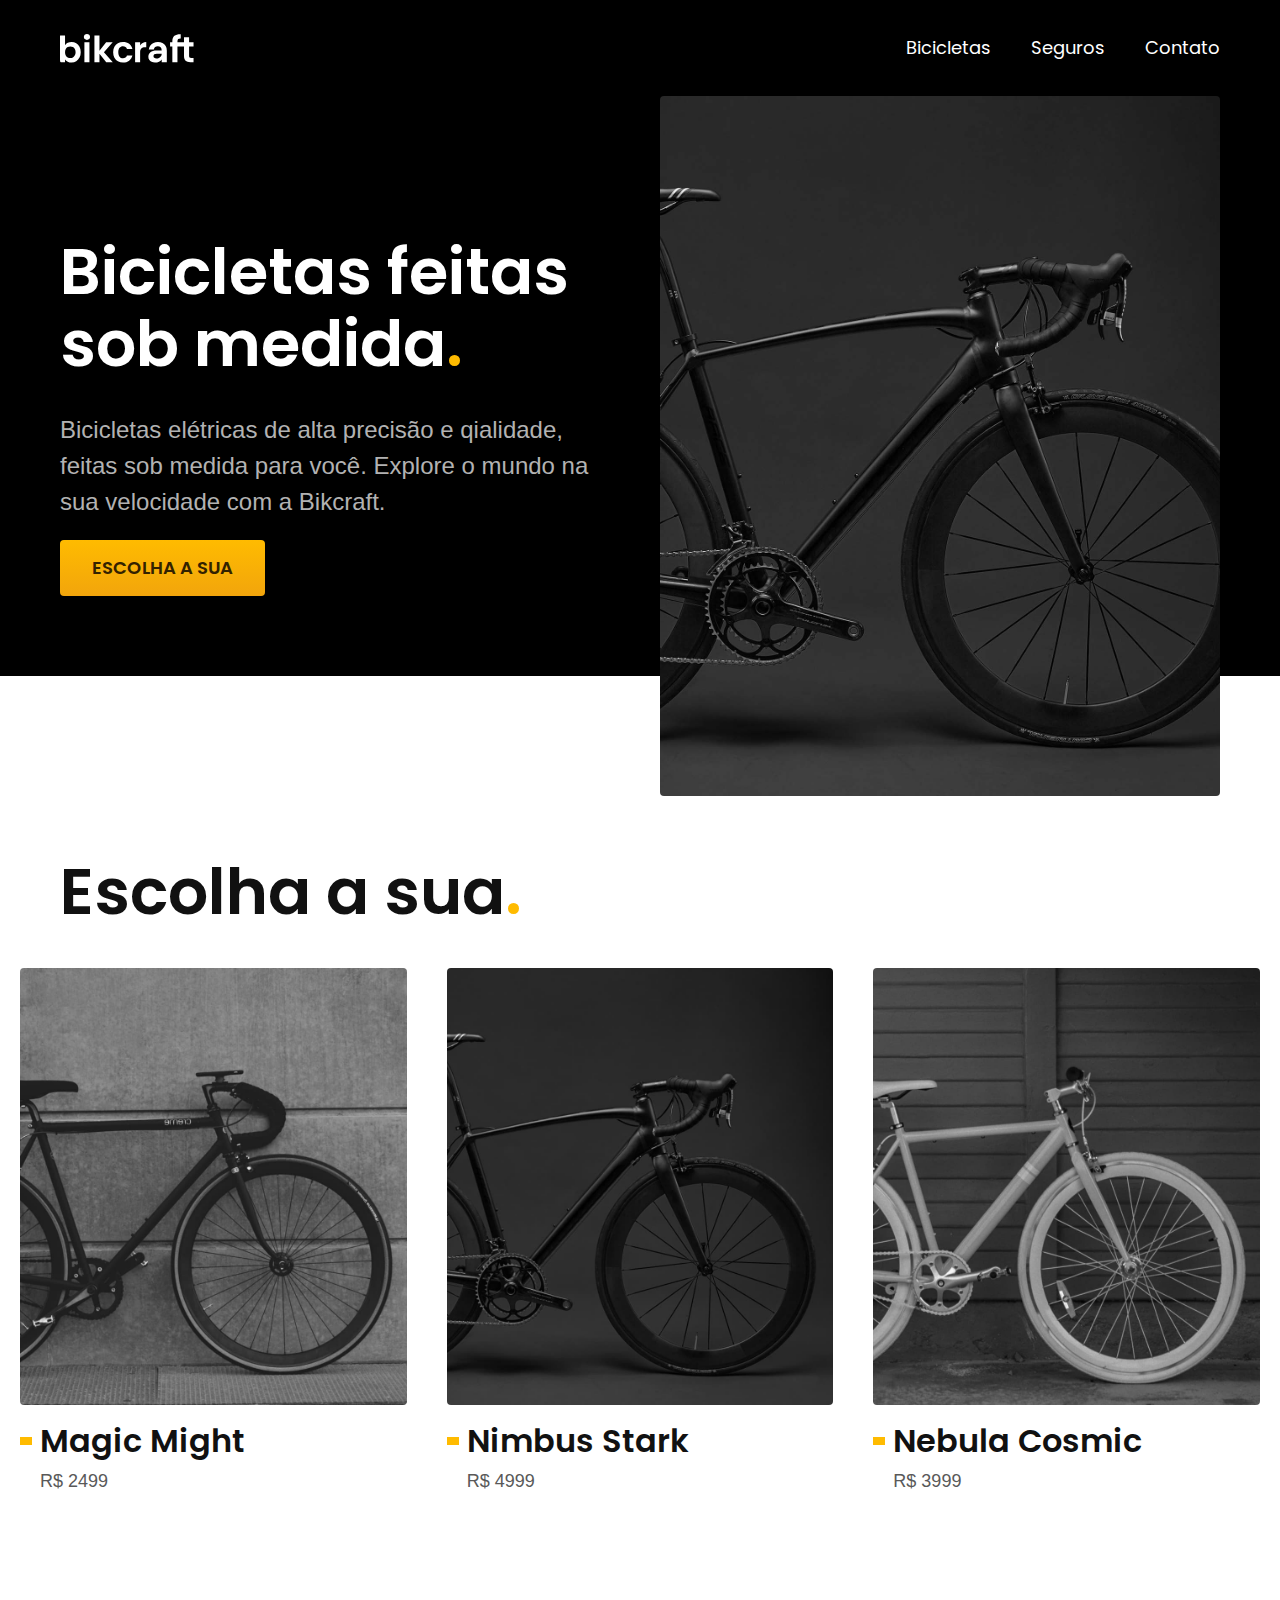
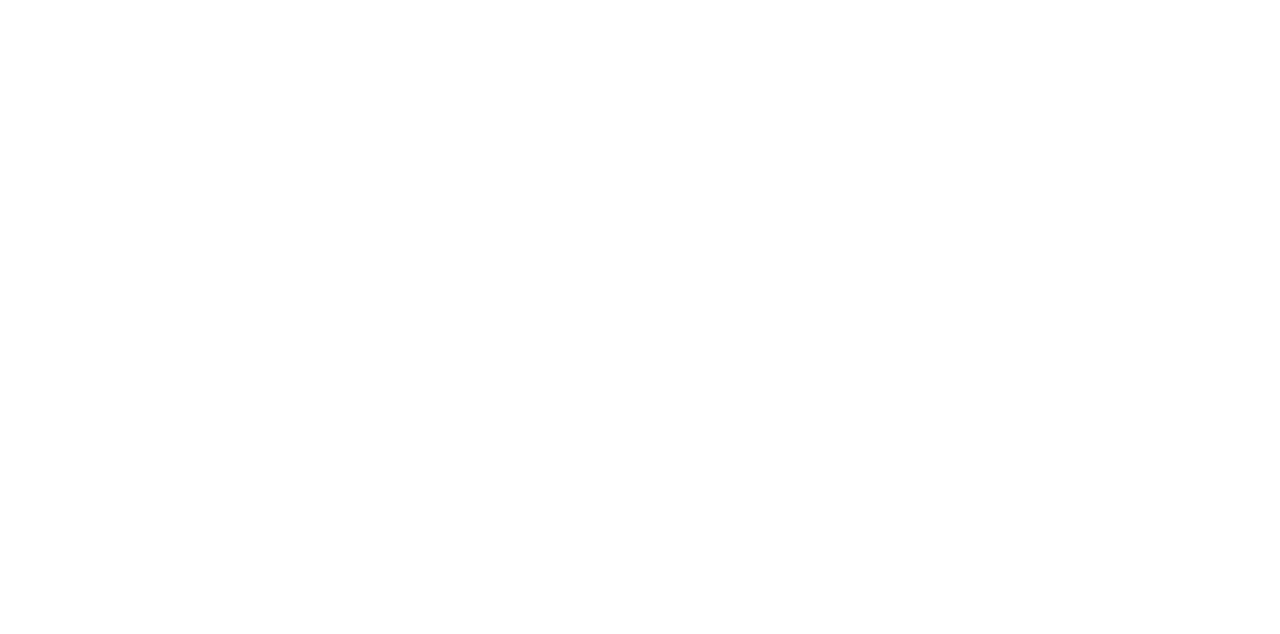
==== index.html @ 86aff97a "commit inicial" ====
<!DOCTYPE html>

<html lang="pt-br">
<head>
  <meta charset="UTF-8">
  <meta name="viewport" content="width=device-width, initial-scale=1.0">

  <title>Bikcraft - Bicicletas Elétricas</title>
  <meta name="description" content="Bicicletas elétricas de alta precisão e qualidade,
  feitas sob medida para o cliente. Explore o mundo na sua velocidade com a Bikcraft.">

  
  <link rel="stylesheet" href="./css/style.css">


  <link rel="preconnect" href="https://fonts.googleapis.com">
  <link rel="preconnect" href="https://fonts.gstatic.com" crossorigin>
  <link href="https://fonts.googleapis.com/css2?family=Poppins:wght@400;600&
  family=Roboto:wght@400;500&display=swap" rel="stylesheet">
</head>
  <!-- <STYLE>A {text-decoration: none;} </STYLE> -->

<body>
  <header class="header-bg">
    <div class="header">
      <a href="./">
        <img src="./img/bikcraft.svg" alt="Bikcraft">
      </a><!-- clicar na imagem 'bikcraft' inicial para voltar para home do site -->
       
      <nav aria-label="primária">
        <ul class="header-menu font-1-m cor-0">
          <li><a href="./bicicletas.html">Bicicletas</a></li>
          <li><a href="./seguros.html">Seguros</a></li>
          <li><a href="./contato.html">Contato</a></li>
        </ul>
      </nav>
    </div>
  </header>

  <main class="introducao-bg">
    <div class="introducao">
      <div class="introducao-conteudo">
        <h1 class="font-1-xxl cor-0 ">Bicicletas feitas sob medida<span class="cor-p1">.</span></h1>
        <p class="font-2-l cor-5">Bicicletas elétricas de alta precisão e qialidade, feitas sob medida para você.
        Explore o mundo na sua velocidade com a Bikcraft.</p>
        <a class="botao" href="./bicicletas.html">Escolha a sua</a>
      </div>
      <div >
        <img src="./img/fotos/introducao.jpg" alt="Bicicleta elétrica preta.">
      </div>
    </div>

  </main>

  <article class="bicicletas-lista">
    <h2 class="font-1-xxl">Escolha a sua<span class="cor-p1">.</span></h2>
    <ul>
      <li>
        <a href="./bicicletas/magic.html">
          <img src="./img/bicicletas/magic-home.jpg" alt="Bicicleta Preta">
          <h3 class="font-1-xl">Magic Might</h3>
          <span class="font-2-m cor-8">R$ 2499</span>
        </a>
      </li>
      <li>
        <a href="./bicicletas/nimbus.html">
          <img src="./img/bicicletas/nimbus-home.jpg" alt="Bicicleta Preta">
          <h3 class="font-1-xl">Nimbus Stark</h3>
          <span class="font-2-m cor-8">R$ 4999 </span>
        </a>
      </li>
      <li>
        <a href="./bicicletas/nebula.html">
          <img src="./img/bicicletas/nebula-home.jpg" alt="Bicicleta Preta">
          <h3 class="font-1-xl">Nebula Cosmic</h3>
          <span class="font-2-m cor-8">R$ 3999</span>
        </a>
      </li>
    </ul>
  </article>
  

</body>
</html>
---- css/style.css ----
@import "./global/global.css";
@import "./utilidades/tipografia.css";
@import "./utilidades/cores.css";


@import "./global/header.css";


/* Utilidades */
@import "./utilidades/componentes.css";


/* home */
@import "./home/introducao.css";


/* bicicletas */
@import "./bicicletas/bicicletas-lista.css";
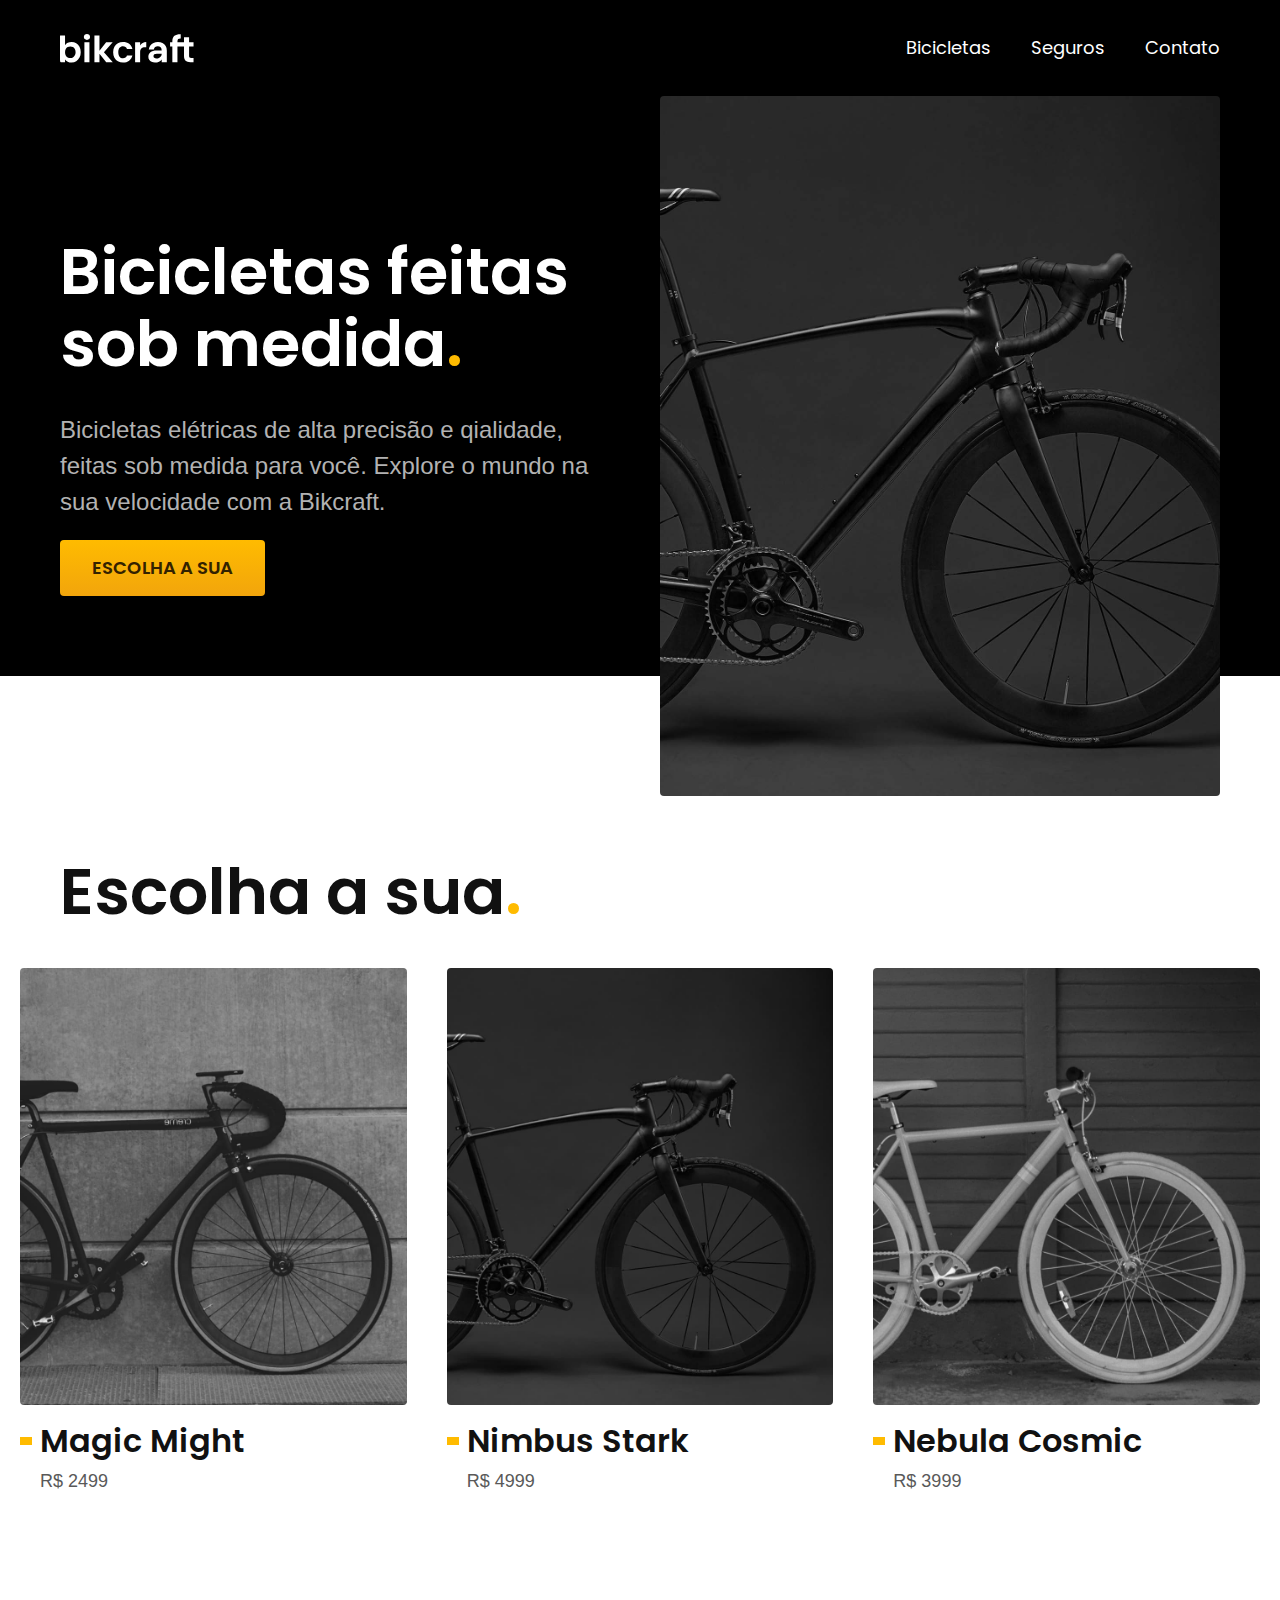
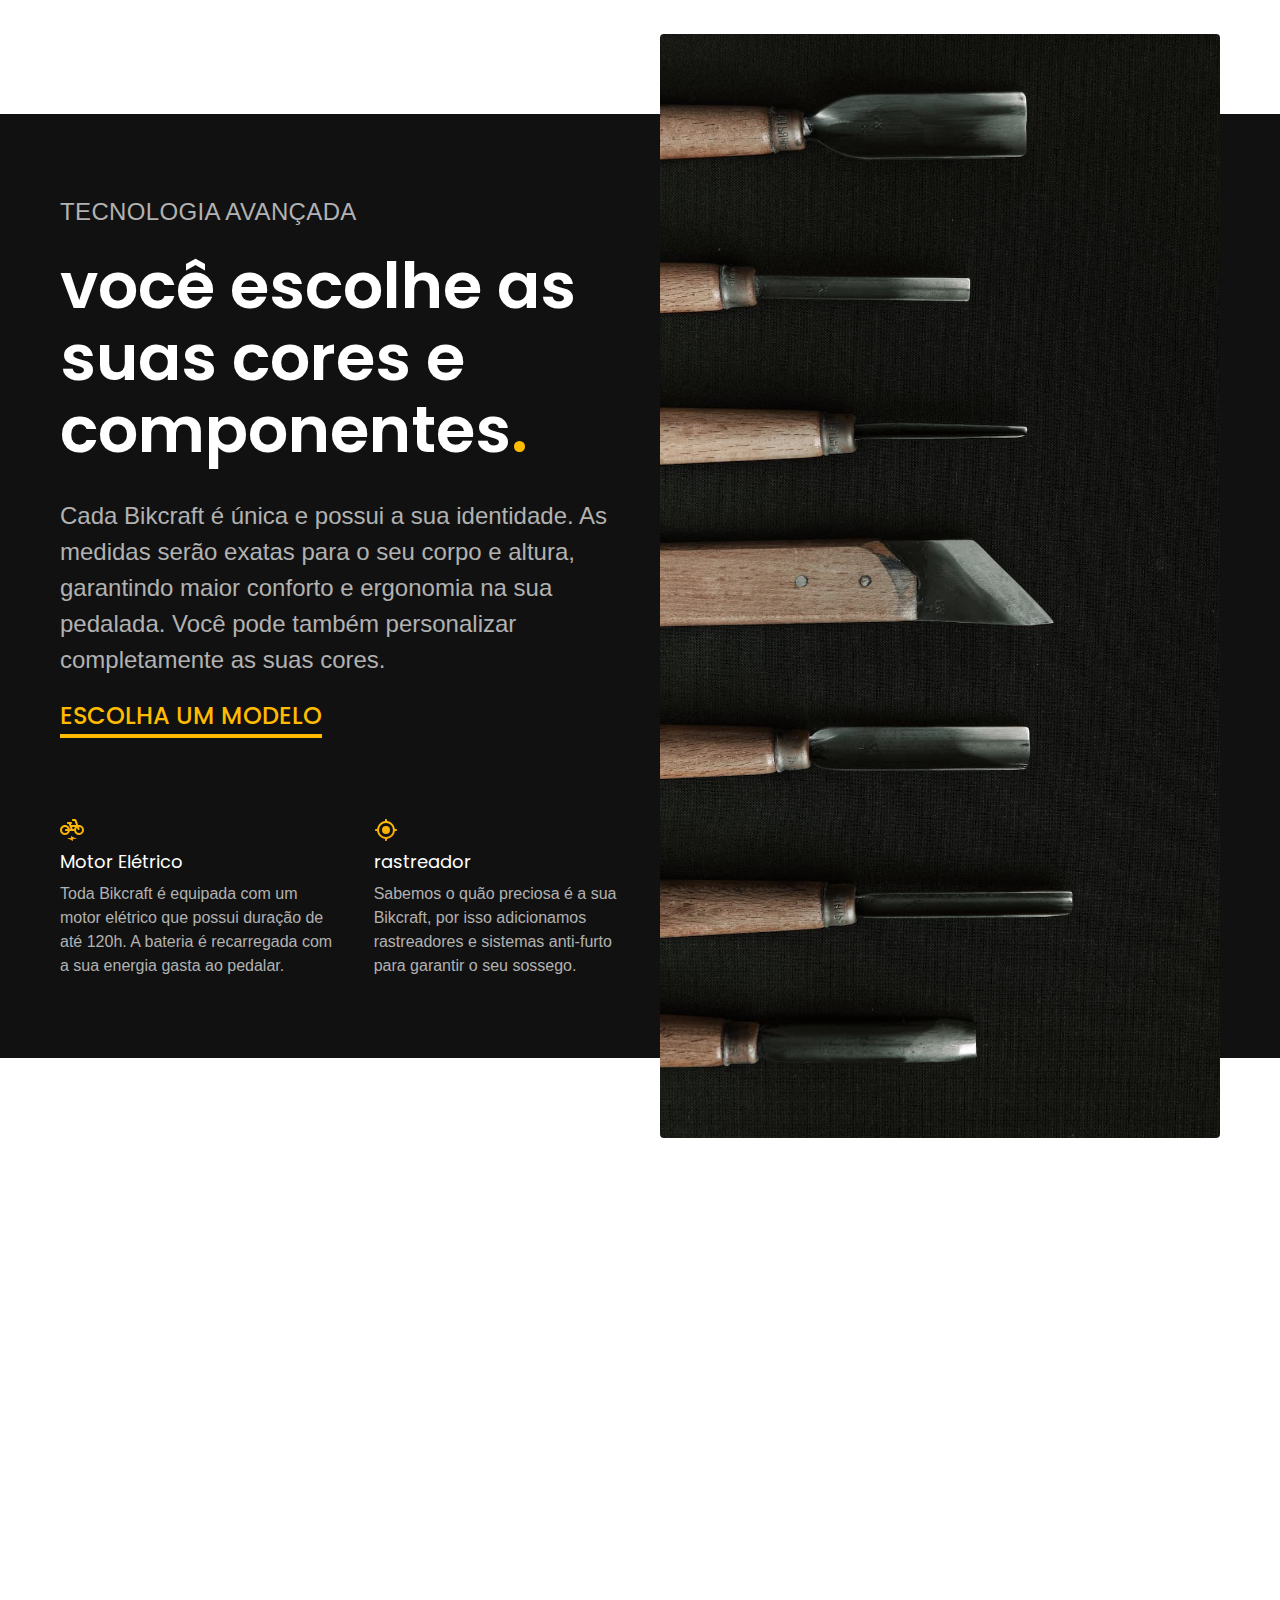
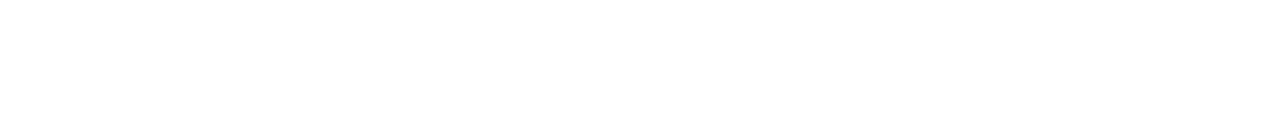
==== commit a5793a14: "tecnologia" ====
--- a/index.html
+++ b/index.html
@@ -22,7 +22,7 @@
 
 <body>
   <header class="header-bg">
-    <div class="header">
+    <div class="header container">
       <a href="./">
         <img src="./img/bikcraft.svg" alt="Bikcraft">
       </a><!-- clicar na imagem 'bikcraft' inicial para voltar para home do site -->
@@ -38,7 +38,7 @@
   </header>
 
   <main class="introducao-bg">
-    <div class="introducao">
+    <div class="introducao container">
       <div class="introducao-conteudo">
         <h1 class="font-1-xxl cor-0 ">Bicicletas feitas sob medida<span class="cor-p1">.</span></h1>
         <p class="font-2-l cor-5">Bicicletas elétricas de alta precisão e qialidade, feitas sob medida para você.
@@ -53,7 +53,7 @@
   </main>
 
   <article class="bicicletas-lista">
-    <h2 class="font-1-xxl">Escolha a sua<span class="cor-p1">.</span></h2>
+    <h2 class="container font-1-xxl">Escolha a sua<span class="cor-p1">.</span></h2>
     <ul>
       <li>
         <a href="./bicicletas/magic.html">
@@ -79,6 +79,38 @@
     </ul>
   </article>
   
+  <article class="tecnologia-bg">
+    <div class="tecnologia container">
+      <div class="tecnologia-conteudo">
+        <span class="font-2-l-b cor-5" >Tecnologia Avançada</span>
+        <h2 class="font-1-xxl cor-0">você escolhe as suas cores e 
+        componentes<span class="cor-p1">.</span></h2>
+        <p class="font-2-l cor-5">Cada Bikcraft é única e possui a sua identidade. As medidas serão exatas para o 
+        seu corpo e altura, garantindo maior conforto e ergonomia na sua pedalada. Você
+        pode também personalizar completamente as suas cores.</p>
+        <a class="link" href="./bicicleta.html">Escolha um modelo</a>
+        <div class="tecnologia-vantagens">
+          <div>
+            <img src="./img/icones/eletrica.svg" alt="">
+            <h3 class="font-1-m cor-0">Motor Elétrico</h3>
+            <p class="font-2-s cor-5">Toda Bikcraft é equipada com um motor elétrico que possui duração de até 
+            120h. A bateria é recarregada com a sua energia gasta ao pedalar.</p>
+          </div>
+          <div>
+            <img src="./img/icones/rastreador.svg" alt="">
+            <h3 class="font-1-m cor-0">rastreador</h3>
+            <p class="font-2-s cor-5">Sabemos o quão preciosa é a sua Bikcraft, por isso adicionamos rastreadores e 
+            sistemas anti-furto para garantir o seu sossego.</p>
+          </div>
+        </div> 
+      </div>
+
+        <div class="tecnologia-imagem">
+          <img src="./img/fotos/tecnologia.jpg" alt="">
+        </div>
+    </div>
+
+  </article>
 
 </body>
 </html>--- a/css/style.css
+++ b/css/style.css
@@ -12,6 +12,7 @@
 
 /* home */
 @import "./home/introducao.css";
+@import "./home/tecnologia.css";
 
 
 /* bicicletas */
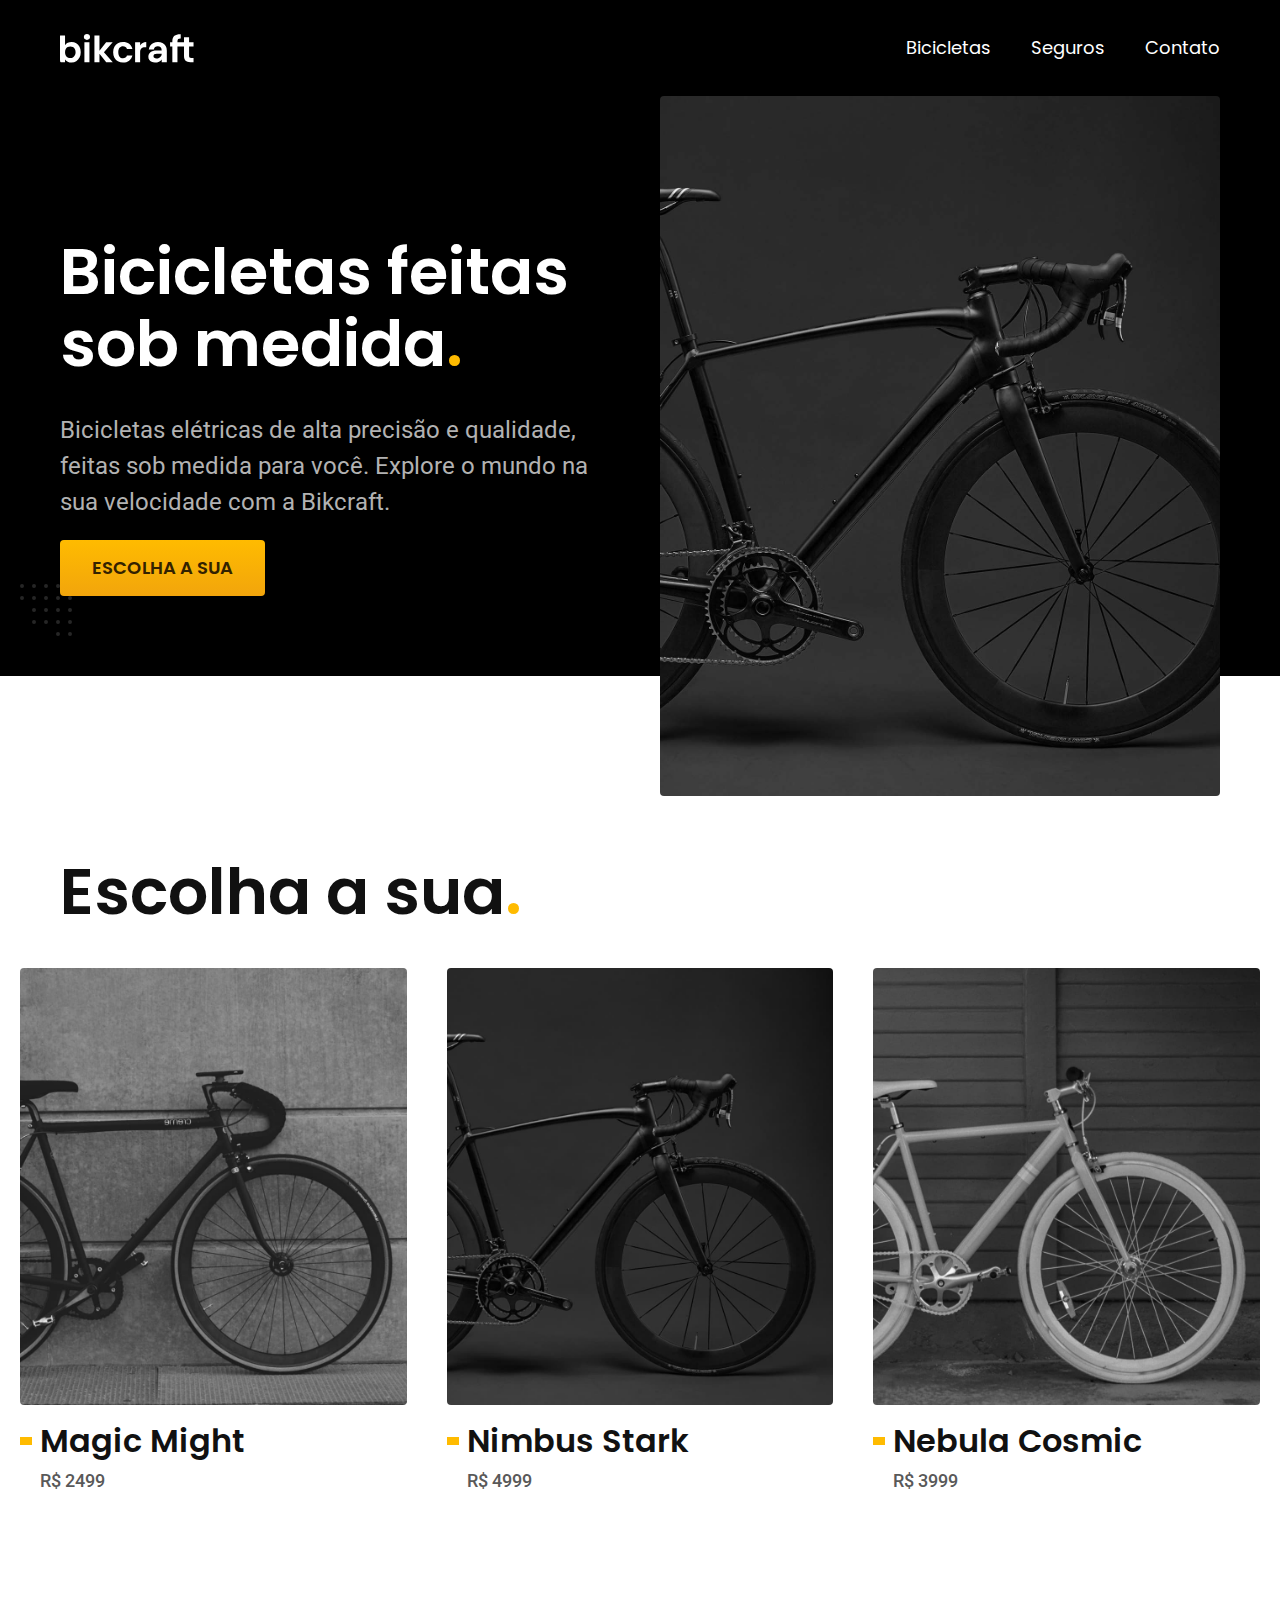
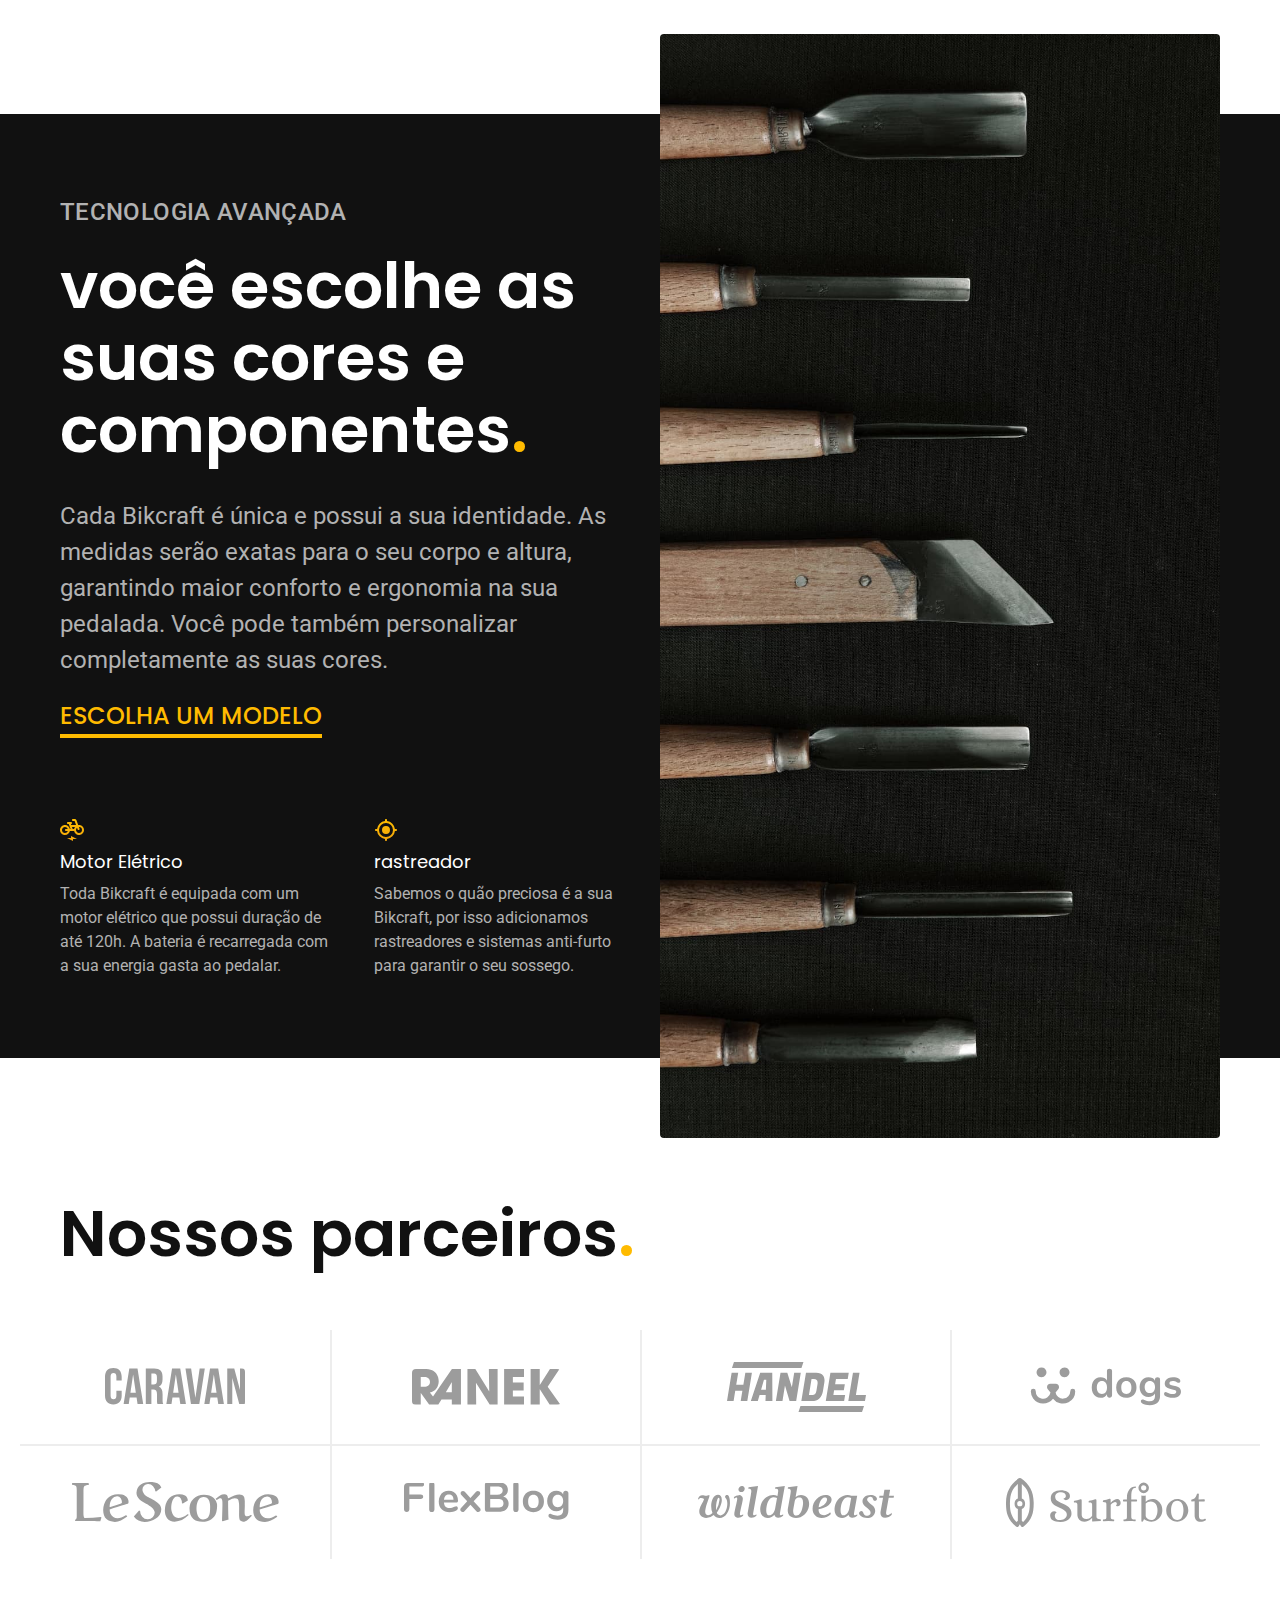
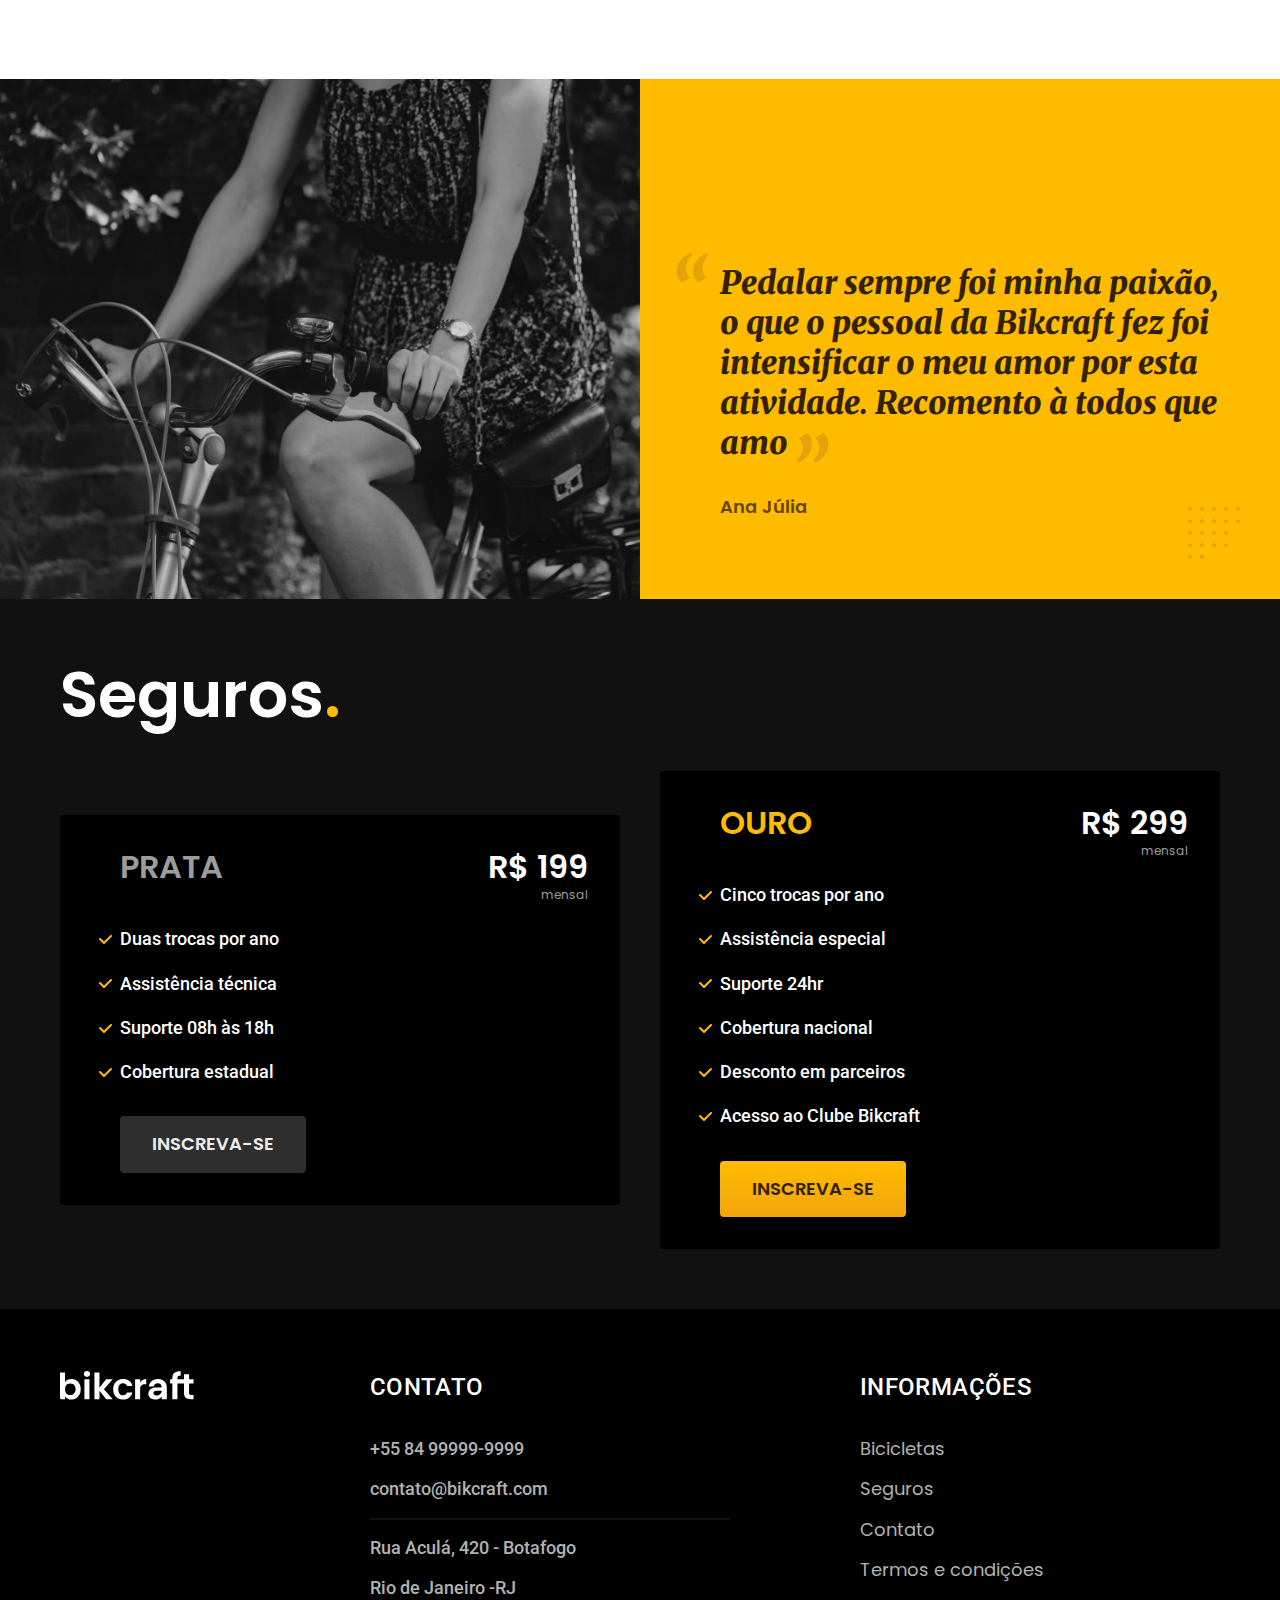
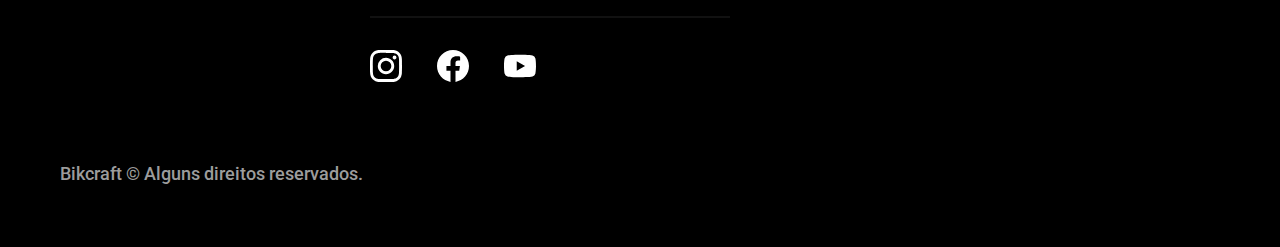
==== commit da6675d0: "finalizando" ====
--- a/index.html
+++ b/index.html
@@ -9,14 +9,20 @@
   <meta name="description" content="Bicicletas elétricas de alta precisão e qualidade,
   feitas sob medida para o cliente. Explore o mundo na sua velocidade com a Bikcraft.">
 
-  
+  <link rel="preload" href="./css/style.css " as="style">
   <link rel="stylesheet" href="./css/style.css">
+
 
 
   <link rel="preconnect" href="https://fonts.googleapis.com">
   <link rel="preconnect" href="https://fonts.gstatic.com" crossorigin>
   <link href="https://fonts.googleapis.com/css2?family=Poppins:wght@400;600&
   family=Roboto:wght@400;500&display=swap" rel="stylesheet">
+  <link rel="preconnect" href="https://fonts.googleapis.com">
+  <link rel="preconnect" href="https://fonts.gstatic.com" crossorigin>
+  <link href="https://fonts.googleapis.com/css2?family=Merriweather:ital,
+  wght@1,900&family=Poppins:wght@400;600&family=Roboto:wght@400;500&
+  display=swap" rel="stylesheet">
 </head>
   <!-- <STYLE>A {text-decoration: none;} </STYLE> -->
 
@@ -41,7 +47,7 @@
     <div class="introducao container">
       <div class="introducao-conteudo">
         <h1 class="font-1-xxl cor-0 ">Bicicletas feitas sob medida<span class="cor-p1">.</span></h1>
-        <p class="font-2-l cor-5">Bicicletas elétricas de alta precisão e qialidade, feitas sob medida para você.
+        <p class="font-2-l cor-5">Bicicletas elétricas de alta precisão e qualidade, feitas sob medida para você.
         Explore o mundo na sua velocidade com a Bikcraft.</p>
         <a class="botao" href="./bicicletas.html">Escolha a sua</a>
       </div>
@@ -109,8 +115,111 @@
           <img src="./img/fotos/tecnologia.jpg" alt="">
         </div>
     </div>
-
   </article>
+
+  <section class="parceiros" aria-label="Nossos Parceiros"> <!-- não faz sentido sozinho, apenas no contexto da bikcraft, parceiros da bikcrafit -->
+    <h2 class="container font-1-xxl">Nossos parceiros<span class="cor-p1">.</span></h2>
+    <ul>
+      <li><img src="./img/parceiros/caravan.svg" alt="caravan"></li><!-- usar sempre imagem de alta qualidade svg, ñ png -->
+      <li><img src="./img/parceiros/ranek.svg" alt="ranek"></li>
+      <li><img src="./img/parceiros/handel.svg" alt="handel"></li>
+      <li><img src="./img/parceiros/dogs.svg" alt="dogs"></li>
+      <li><img src="./img/parceiros/lescone.svg" alt="lescone"></li>
+      <li><img src="./img/parceiros/flexblog.svg" alt="flexblog"></li>
+      <li><img src="./img/parceiros/wildbeast.svg" alt="w0ildbeast"></li>
+      <li><img src="./img/parceiros/surfbot.svg" alt="surfbot"></li>
+    </ul>
+
+  </section>
+
+  <section class="depoimento" aria-label="depoimento">
+    <div>
+      <img src="./img/fotos/depoimento.jpg" alt="Pessoa pedalando uma
+      bicicleta bikcrafit">
+    </div>
+    <div class="depoimento-conteudo">
+      <blockquote class="font-1-xl cor-p5">
+        <p>Pedalar sempre foi minha paixão, o que o pessoal da
+        Bikcraft fez foi intensificar o meu amor por esta atividade.
+        Recomento à todos que amo</p> 
+      </blockquote><!-- alguem que disse isso -->
+      <span class="font-1-m-b cor-p4">Ana Júlia</span>
+
+    </div>
+
+  </section>
+
+  <article class="seguros-bg"> <!-- funciona puro -->
+    <div class="seguros container">
+      <h2 class="font-1-xxl cor-0">Seguros<span class="cor-p1">.</span></h2>
+      <div class="seguros-item">
+        <h3 class="font-1-xl cor-6">PRATA</h3>
+        <span class="font-1-xl cor-0">R$ 199 <span class="font-1-xs cor-6">mensal</span></span>
+        <ul class="font-2-m cor-0">
+          <li>Duas trocas por ano</li>
+          <li>Assistência técnica</li>
+          <li>Suporte 08h às 18h</li>
+          <li>Cobertura estadual</li>
+        </ul>
+        <a class="botao secundario" cor href="./orcamento.html">Inscreva-se</a>
+      </div>
+
+      <div class="seguros-item">
+        <h3 class="font-1-xl cor-p1">OURO</h3>
+        <span class="font-1-xl cor-0">R$ 299 <span class="font-1-xs cor-6">mensal</span></span>
+        <ul class="font-2-m cor-0">
+          <li>Cinco trocas por ano</li>
+          <li>Assistência especial</li>
+          <li>Suporte 24hr</li>
+          <li>Cobertura nacional</li>
+          <li>Desconto em parceiros</li>
+          <li>Acesso ao Clube Bikcraft</li>
+        </ul>
+        <a class="botao" cor href="./orcamento.html">Inscreva-se</a>
+      </div>
+    </div>
+
+  </article>
+
+  <footer class="footer-bg">
+    <div class="footer container">
+      <img src="./img/bikcraft.svg" alt="bikcraft">
+      <div class="footer-contato">
+        <h3 class="font-2-l-b cor-0">Contato</h3>
+        <ul class="font-2-m cor-5">
+          <li><a href="tel:+5584999999999">+55 84 99999-9999</a></li>
+          <li><a href="mailto:contato@bikcraft.com">contato@bikcraft.com</a></li>
+          <li>Rua Aculá, 420 - Botafogo</li>
+          <li>Rio de Janeiro -RJ</li>
+        </ul>
+        <div class="footer-redes">
+          <a href="./">
+            <img src="./img/redes/instagram.svg" alt="Instagram">
+          </a>
+          <a href="./">
+            <img src="./img/redes/facebook.svg" alt="Facebook">
+          </a>
+          <a href="./">
+            <img src="./img/redes/youtube.svg" alt="Youtube">
+          </a>
+        </div>
+
+      </div>
+      <div class="footer-informacoes">
+        <h3 class="font-2-l-b cor-0">Informações</h3>
+        <nav>
+          <ul class="font-1-m cor-5">
+            <li><a href="./bicicletas.html">Bicicletas</a></li>
+            <li><a href="./seguros.html">Seguros</a></li>
+            <li><a href="./contato.html">Contato</a></li>
+            <li><a href="./termos.html">Termos e condições</a></li>
+          </ul>
+        </nav>
+      </div>
+      <p class="footer-copy font-2-m cor-6">Bikcraft © Alguns direitos reservados.</p>
+    </div>
+
+  </footer>
 
 </body>
 </html>--- a/css/style.css
+++ b/css/style.css
@@ -4,16 +4,43 @@
 
 
 @import "./global/header.css";
+@import "./global/footer.css";
 
 
 /* Utilidades */
 @import "./utilidades/componentes.css";
+@import "./utilidades/formulario.css";
 
 
 /* home */
 @import "./home/introducao.css";
 @import "./home/tecnologia.css";
+@import "./home/parceiros.css";
+@import "./home/depoimento.css";
+
 
 
 /* bicicletas */
 @import "./bicicletas/bicicletas-lista.css";
+@import "./bicicletas/bicicletas.css";
+
+/* bicicleta */
+@import "./bicicleta/bicicleta.css";
+@import "./bicicleta/seguro.css";
+
+/* seguros */
+@import "./seguros/seguros.css";
+@import "./seguros/vantagens.css";
+@import "./seguros/perguntas.css";
+
+/* contato */
+@import "./contato/contato.css";
+@import "./contato/lojas.css";
+
+/* orçamento */
+@import "./orcamento/orcamento.css";
+
+ 
+
+/* termos */
+@import "./termos/termos.css"
--- a/css/style.css
+++ b/css/style.css
@@ -4,16 +4,43 @@
 
 
 @import "./global/header.css";
+@import "./global/footer.css";
 
 
 /* Utilidades */
 @import "./utilidades/componentes.css";
+@import "./utilidades/formulario.css";
 
 
 /* home */
 @import "./home/introducao.css";
 @import "./home/tecnologia.css";
+@import "./home/parceiros.css";
+@import "./home/depoimento.css";
+
 
 
 /* bicicletas */
 @import "./bicicletas/bicicletas-lista.css";
+@import "./bicicletas/bicicletas.css";
+
+/* bicicleta */
+@import "./bicicleta/bicicleta.css";
+@import "./bicicleta/seguro.css";
+
+/* seguros */
+@import "./seguros/seguros.css";
+@import "./seguros/vantagens.css";
+@import "./seguros/perguntas.css";
+
+/* contato */
+@import "./contato/contato.css";
+@import "./contato/lojas.css";
+
+/* orçamento */
+@import "./orcamento/orcamento.css";
+
+ 
+
+/* termos */
+@import "./termos/termos.css"
